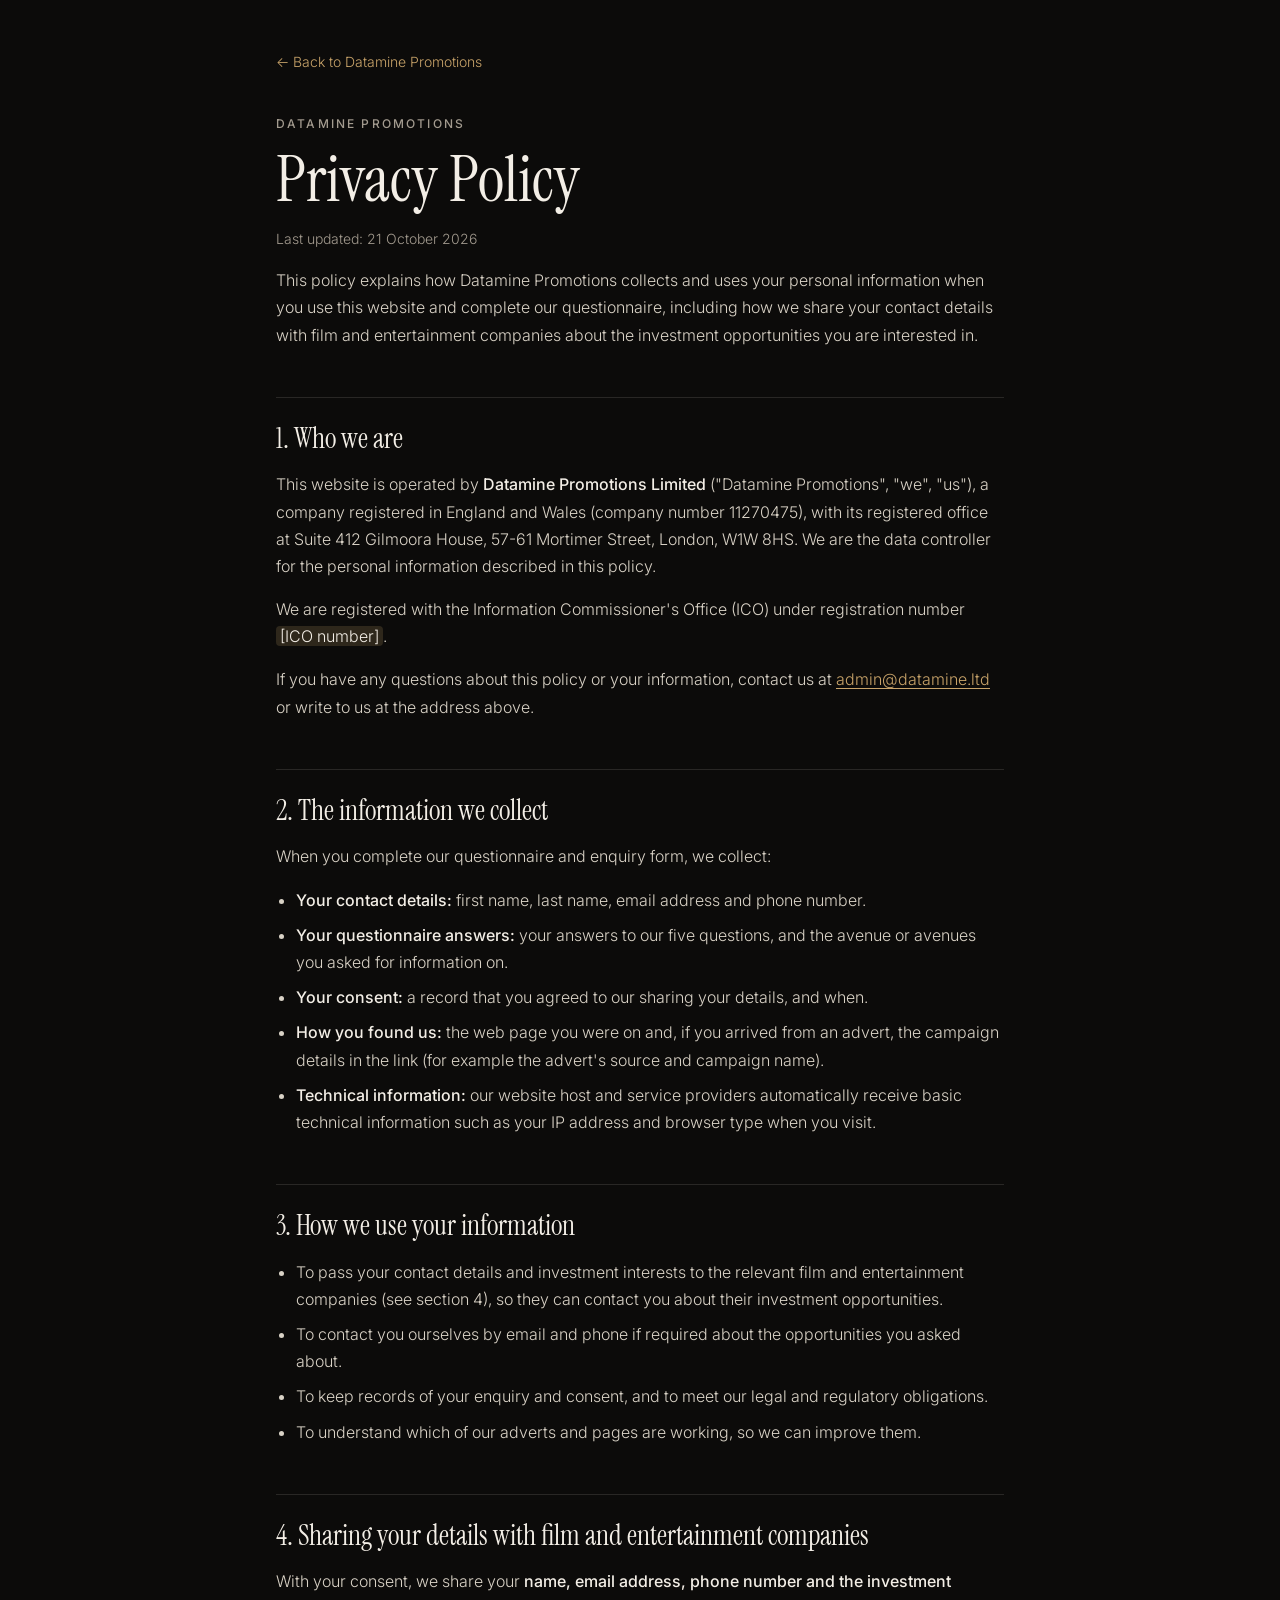
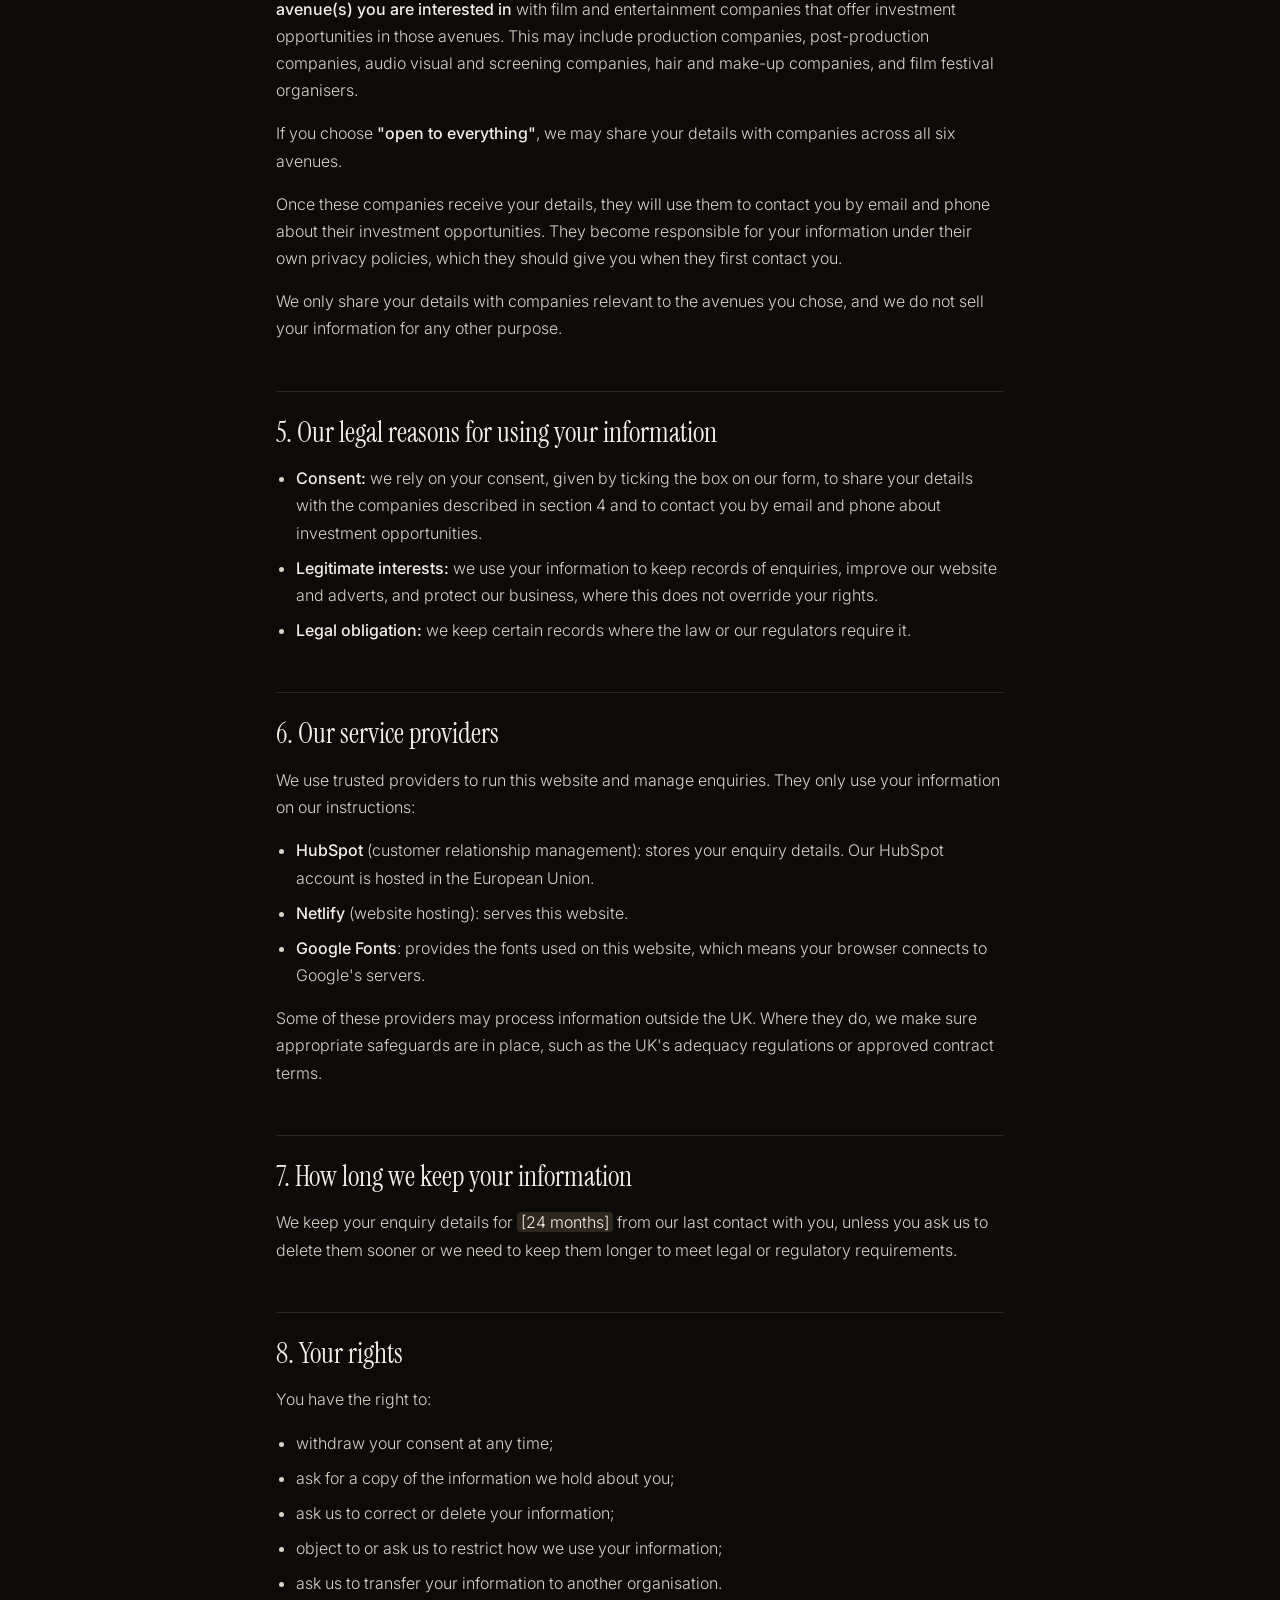
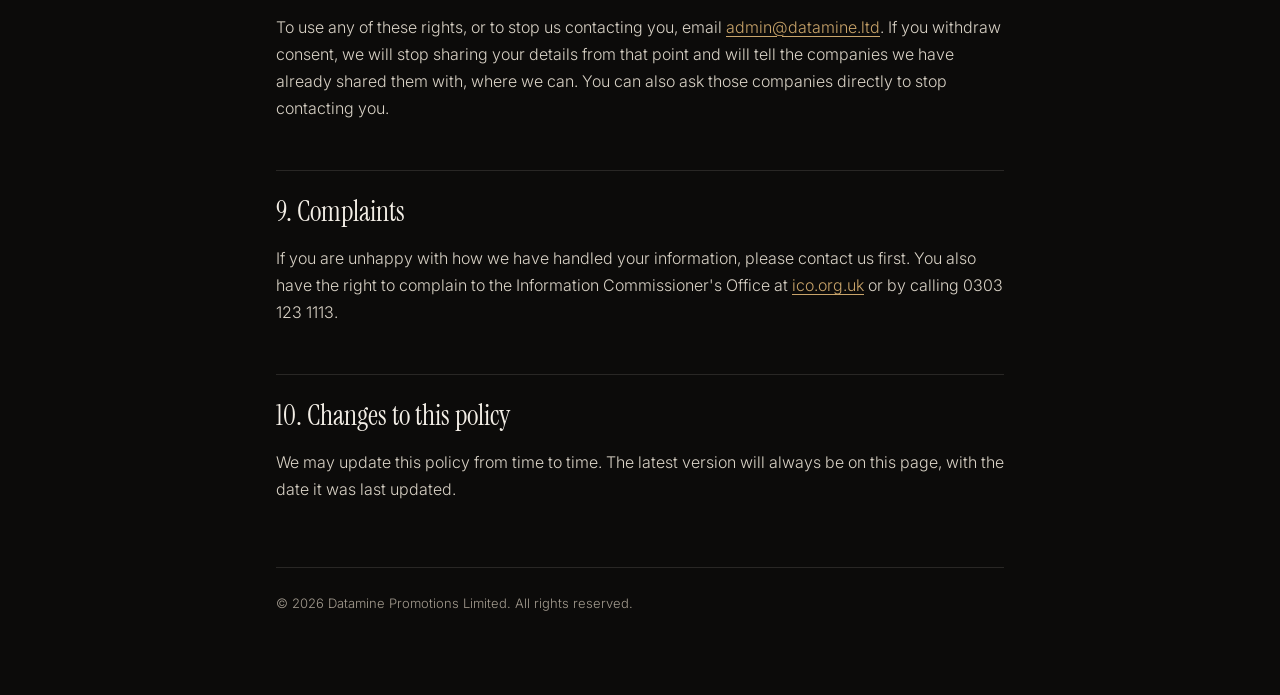
==== privacy.html @ 50f094ba "Privacy policy: date, contact email and wording updates Co-Authored-By: Claude Opus 5.5 <noreply@ant" ====
<!doctype html>
<html lang="en-GB">
<head>
  <meta charset="utf-8">
  <meta name="viewport" content="width=device-width, initial-scale=1">
  <title>Privacy Policy | Datamine Promotions</title>
  <meta name="robots" content="noindex">
  <link rel="preconnect" href="https://fonts.googleapis.com">
  <link rel="preconnect" href="https://fonts.gstatic.com" crossorigin>
  <link href="https://fonts.googleapis.com/css2?family=Instrument+Serif:ital@0;1&family=Inter:wght@300;400;500;600&display=swap" rel="stylesheet">
  <style>
    :root {
      --bg: #0c0b0a;
      --ink: #f3eee6;
      --muted: #a39b8f;
      --line: rgba(243, 238, 230, 0.12);
      --accent: #c9a46a;
      --serif: "Instrument Serif", "Times New Roman", serif;
      --sans: "Inter", system-ui, -apple-system, "Segoe UI", sans-serif;
    }
    *, *::before, *::after { box-sizing: border-box; }
    body {
      margin: 0;
      background: var(--bg);
      color: var(--ink);
      font-family: var(--sans);
      font-weight: 300;
      font-size: 16px;
      line-height: 1.7;
      -webkit-font-smoothing: antialiased;
    }
    a { color: var(--accent); text-underline-offset: 3px; }
    .wrap { max-width: 760px; margin: 0 auto; padding: 48px 16px 80px; }
    .back { display: inline-block; margin-bottom: 40px; font-size: 14px; text-decoration: none; }
    .eyebrow { margin: 0 0 12px; font-size: 12px; font-weight: 500; letter-spacing: 0.18em; text-transform: uppercase; color: var(--muted); }
    h1 { margin: 0 0 12px; font-family: var(--serif); font-weight: 400; font-size: clamp(40px, 7vw, 64px); line-height: 1.05; }
    h2 { margin: 48px 0 12px; padding-top: 24px; border-top: 1px solid var(--line); font-family: var(--serif); font-weight: 400; font-size: 28px; line-height: 1.2; }
    p, li { color: #d9d2c6; }
    ul { padding-left: 20px; }
    li { margin-bottom: 8px; }
    strong { font-weight: 500; color: var(--ink); }
    .updated { color: var(--muted); font-size: 14px; }
    .fill { background: rgba(201, 164, 106, 0.18); color: var(--ink); padding: 0 4px; border-radius: 4px; }
    footer { margin-top: 64px; padding-top: 24px; border-top: 1px solid var(--line); font-size: 13px; color: var(--muted); }
  </style>
</head>
<body>
  <main class="wrap">
    <a class="back" href="index.html">&larr; Back to Datamine Promotions</a>
    <p class="eyebrow">Datamine Promotions</p>
    <h1>Privacy Policy</h1>
    <p class="updated">Last updated: 21 October 2026</p>

    <p>This policy explains how Datamine Promotions collects and uses your personal information when you use this website and complete our questionnaire, including how we share your contact details with film and entertainment companies about the investment opportunities you are interested in.</p>

    <h2>1. Who we are</h2>
    <p>This website is operated by <strong>Datamine Promotions Limited</strong> ("Datamine Promotions", "we", "us"), a company registered in England and Wales (company number 11270475), with its registered office at Suite 412 Gilmoora House, 57-61 Mortimer Street, London, W1W 8HS. We are the data controller for the personal information described in this policy.</p>
    <p>We are registered with the Information Commissioner's Office (ICO) under registration number <span class="fill">[ICO number]</span>.</p>
    <p>If you have any questions about this policy or your information, contact us at <a href="mailto:admin@datamine.ltd">admin@datamine.ltd</a> or write to us at the address above.</p>

    <h2>2. The information we collect</h2>
    <p>When you complete our questionnaire and enquiry form, we collect:</p>
    <ul>
      <li><strong>Your contact details:</strong> first name, last name, email address and phone number.</li>
      <li><strong>Your questionnaire answers:</strong> your answers to our five questions, and the avenue or avenues you asked for information on.</li>
      <li><strong>Your consent:</strong> a record that you agreed to our sharing your details, and when.</li>
      <li><strong>How you found us:</strong> the web page you were on and, if you arrived from an advert, the campaign details in the link (for example the advert's source and campaign name).</li>
      <li><strong>Technical information:</strong> our website host and service providers automatically receive basic technical information such as your IP address and browser type when you visit.</li>
    </ul>

    <h2>3. How we use your information</h2>
    <ul>
      <li>To pass your contact details and investment interests to the relevant film and entertainment companies (see section 4), so they can contact you about their investment opportunities.</li>
      <li>To contact you ourselves by email and phone if required about the opportunities you asked about.</li>
      <li>To keep records of your enquiry and consent, and to meet our legal and regulatory obligations.</li>
      <li>To understand which of our adverts and pages are working, so we can improve them.</li>
    </ul>

    <h2>4. Sharing your details with film and entertainment companies</h2>
    <p>With your consent, we share your <strong>name, email address, phone number and the investment avenue(s) you are interested in</strong> with film and entertainment companies that offer investment opportunities in those avenues. This may include production companies, post-production companies, audio visual and screening companies, hair and make-up companies, and film festival organisers.</p>
    <p>If you choose <strong>"open to everything"</strong>, we may share your details with companies across all six avenues.</p>
    <p>Once these companies receive your details, they will use them to contact you by email and phone about their investment opportunities. They become responsible for your information under their own privacy policies, which they should give you when they first contact you.</p>
    <p>We only share your details with companies relevant to the avenues you chose, and we do not sell your information for any other purpose.</p>

    <h2>5. Our legal reasons for using your information</h2>
    <ul>
      <li><strong>Consent:</strong> we rely on your consent, given by ticking the box on our form, to share your details with the companies described in section 4 and to contact you by email and phone about investment opportunities.</li>
      <li><strong>Legitimate interests:</strong> we use your information to keep records of enquiries, improve our website and adverts, and protect our business, where this does not override your rights.</li>
      <li><strong>Legal obligation:</strong> we keep certain records where the law or our regulators require it.</li>
    </ul>

    <h2>6. Our service providers</h2>
    <p>We use trusted providers to run this website and manage enquiries. They only use your information on our instructions:</p>
    <ul>
      <li><strong>HubSpot</strong> (customer relationship management): stores your enquiry details. Our HubSpot account is hosted in the European Union.</li>
      <li><strong>Netlify</strong> (website hosting): serves this website.</li>
      <li><strong>Google Fonts</strong>: provides the fonts used on this website, which means your browser connects to Google's servers.</li>
    </ul>
    <p>Some of these providers may process information outside the UK. Where they do, we make sure appropriate safeguards are in place, such as the UK's adequacy regulations or approved contract terms.</p>

    <h2>7. How long we keep your information</h2>
    <p>We keep your enquiry details for <span class="fill">[24 months]</span> from our last contact with you, unless you ask us to delete them sooner or we need to keep them longer to meet legal or regulatory requirements.</p>

    <h2>8. Your rights</h2>
    <p>You have the right to:</p>
    <ul>
      <li>withdraw your consent at any time;</li>
      <li>ask for a copy of the information we hold about you;</li>
      <li>ask us to correct or delete your information;</li>
      <li>object to or ask us to restrict how we use your information;</li>
      <li>ask us to transfer your information to another organisation.</li>
    </ul>
    <p>To use any of these rights, or to stop us contacting you, email <a href="mailto:admin@datamine.ltd">admin@datamine.ltd</a>. If you withdraw consent, we will stop sharing your details from that point and will tell the companies we have already shared them with, where we can. You can also ask those companies directly to stop contacting you.</p>

    <h2>9. Complaints</h2>
    <p>If you are unhappy with how we have handled your information, please contact us first. You also have the right to complain to the Information Commissioner's Office at <a href="https://ico.org.uk/make-a-complaint/" target="_blank" rel="noopener">ico.org.uk</a> or by calling 0303 123 1113.</p>

    <h2>10. Changes to this policy</h2>
    <p>We may update this policy from time to time. The latest version will always be on this page, with the date it was last updated.</p>

    <footer>&copy; <span id="year"></span> Datamine Promotions Limited. All rights reserved.</footer>
  </main>
  <script>document.getElementById("year").textContent = new Date().getFullYear();</script>
</body>
</html>
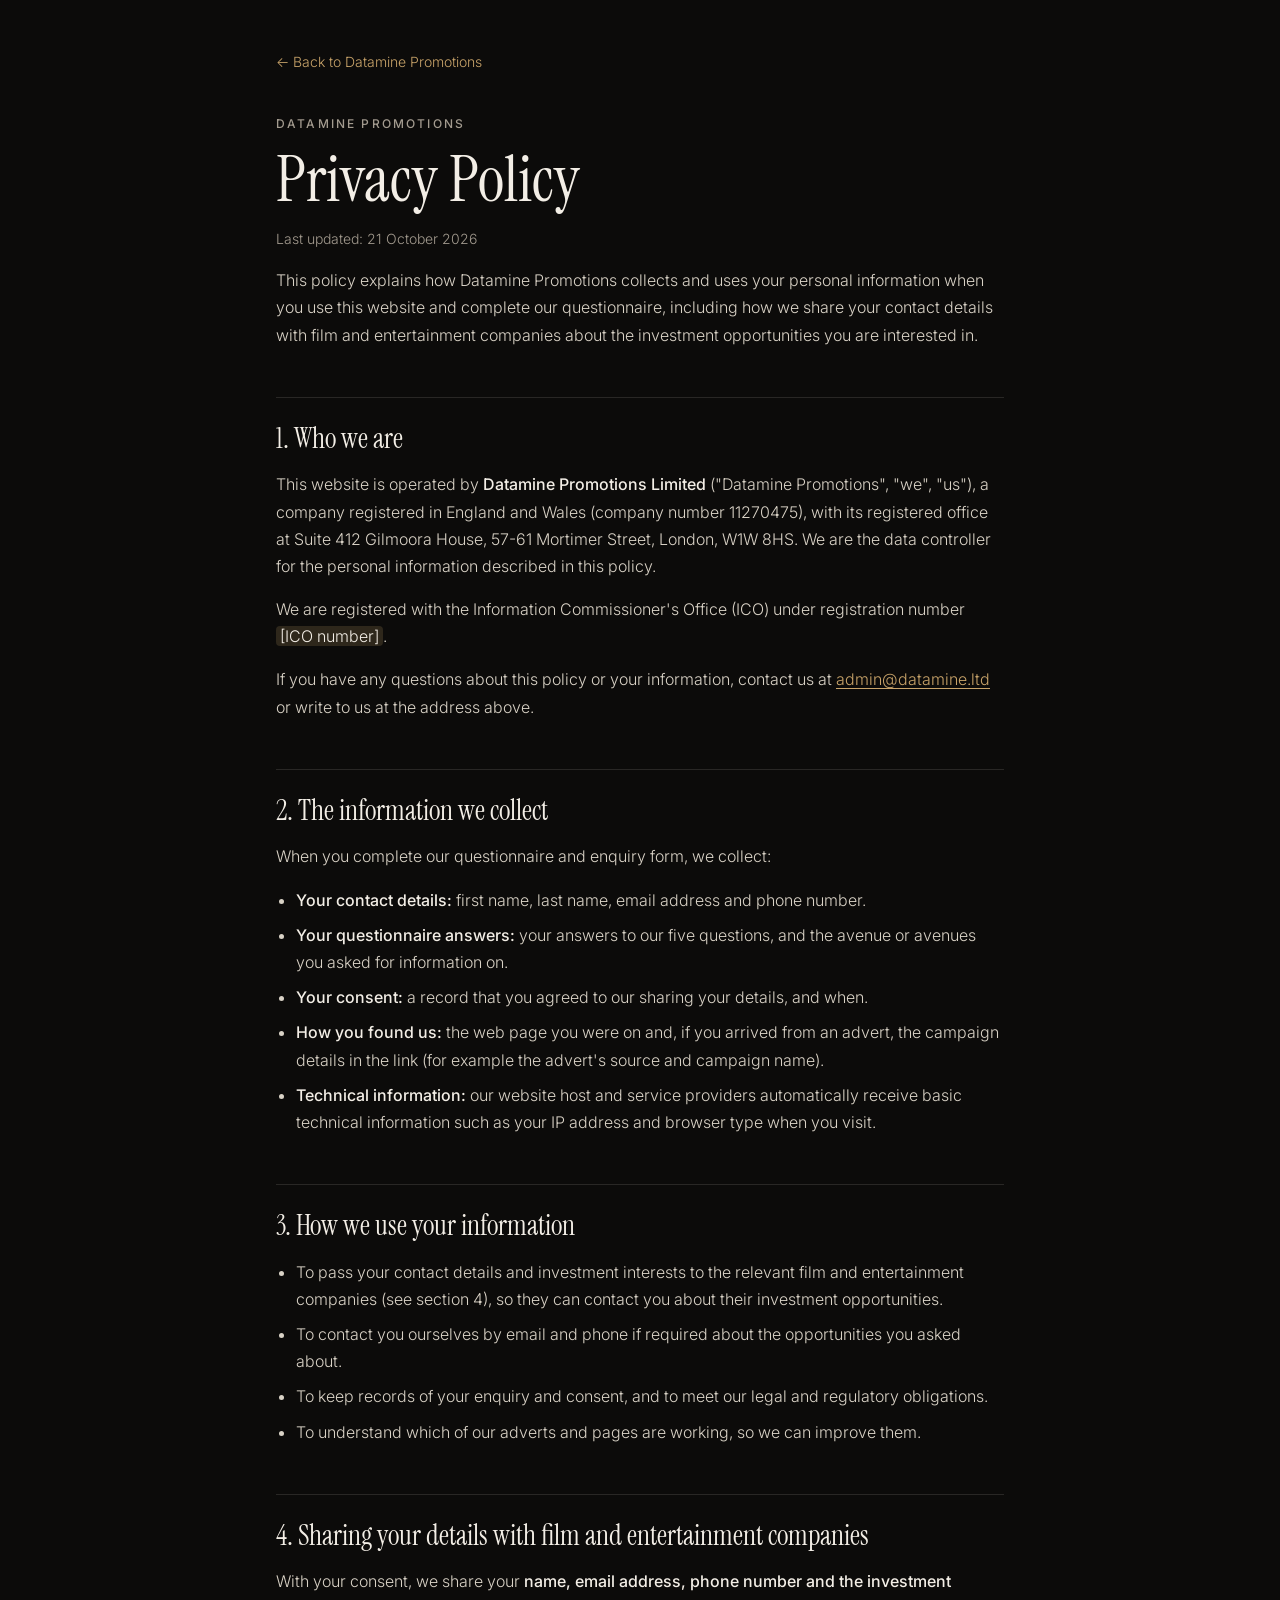
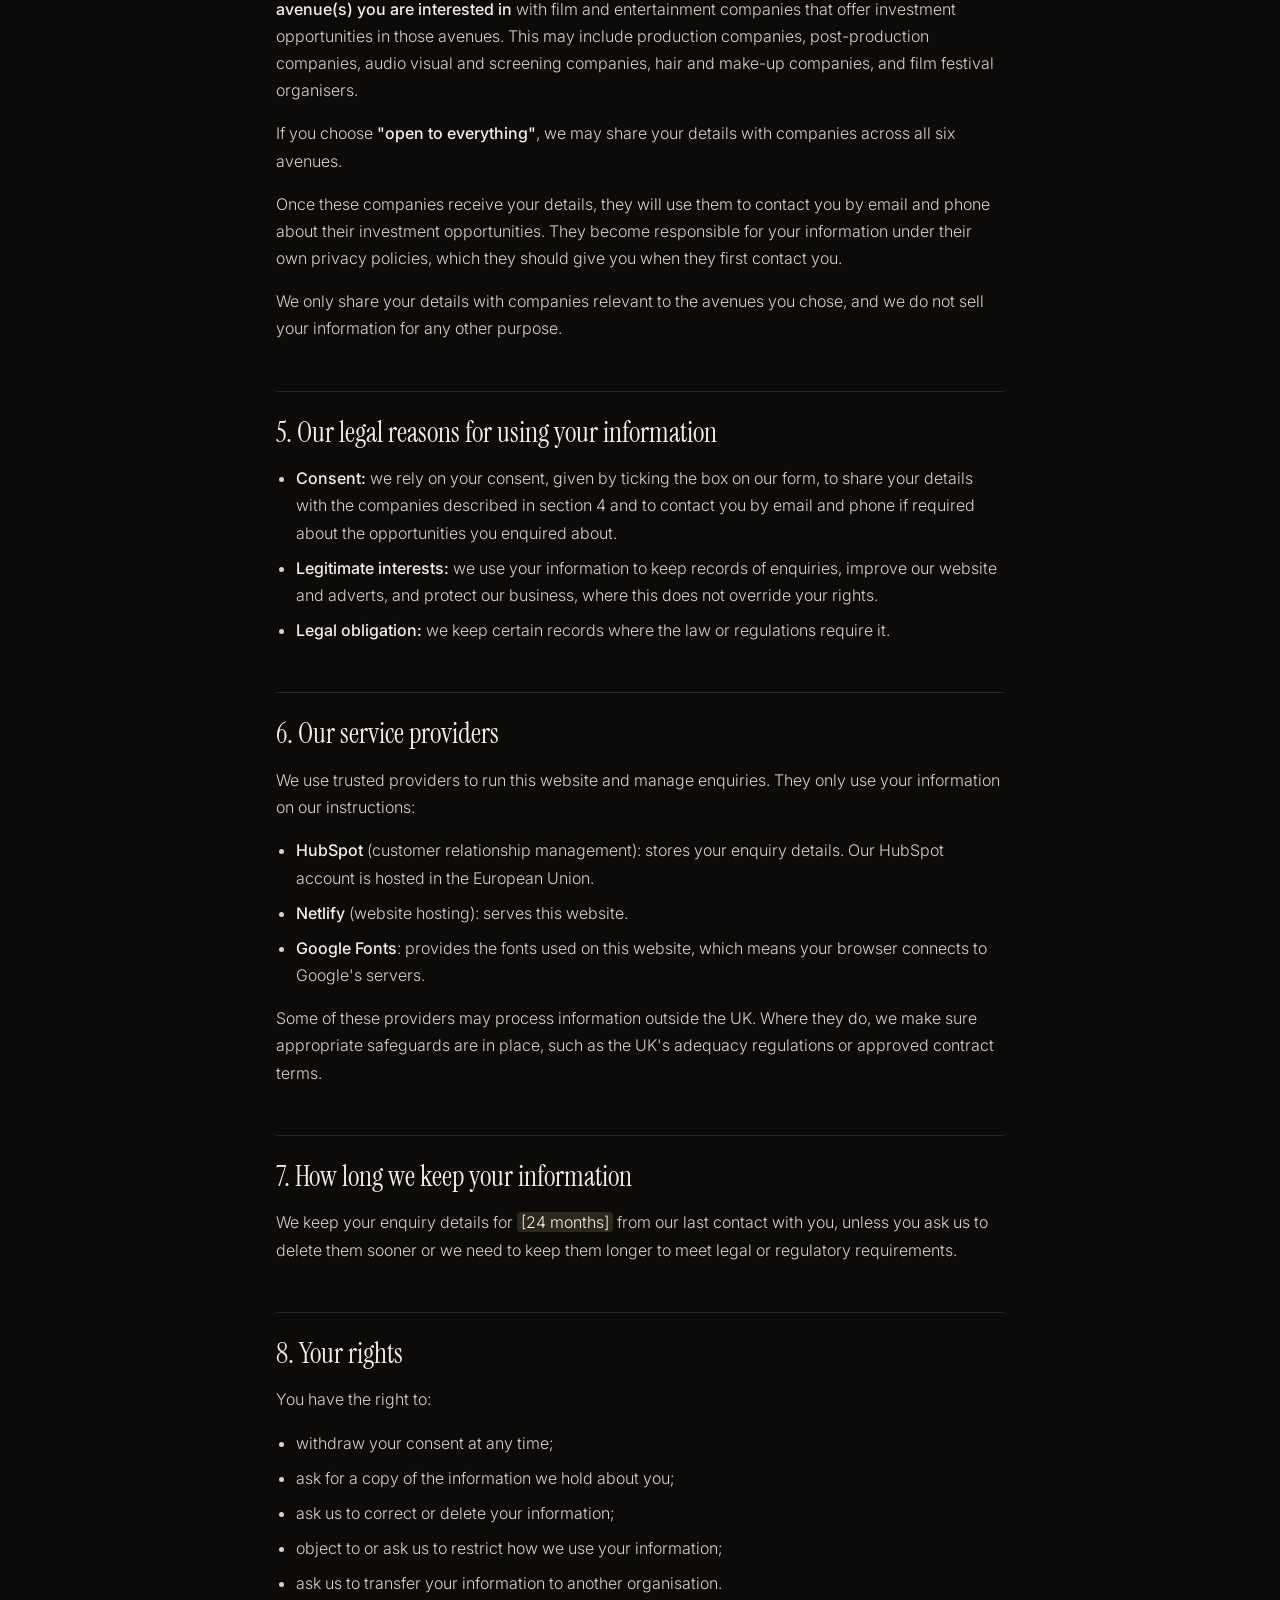
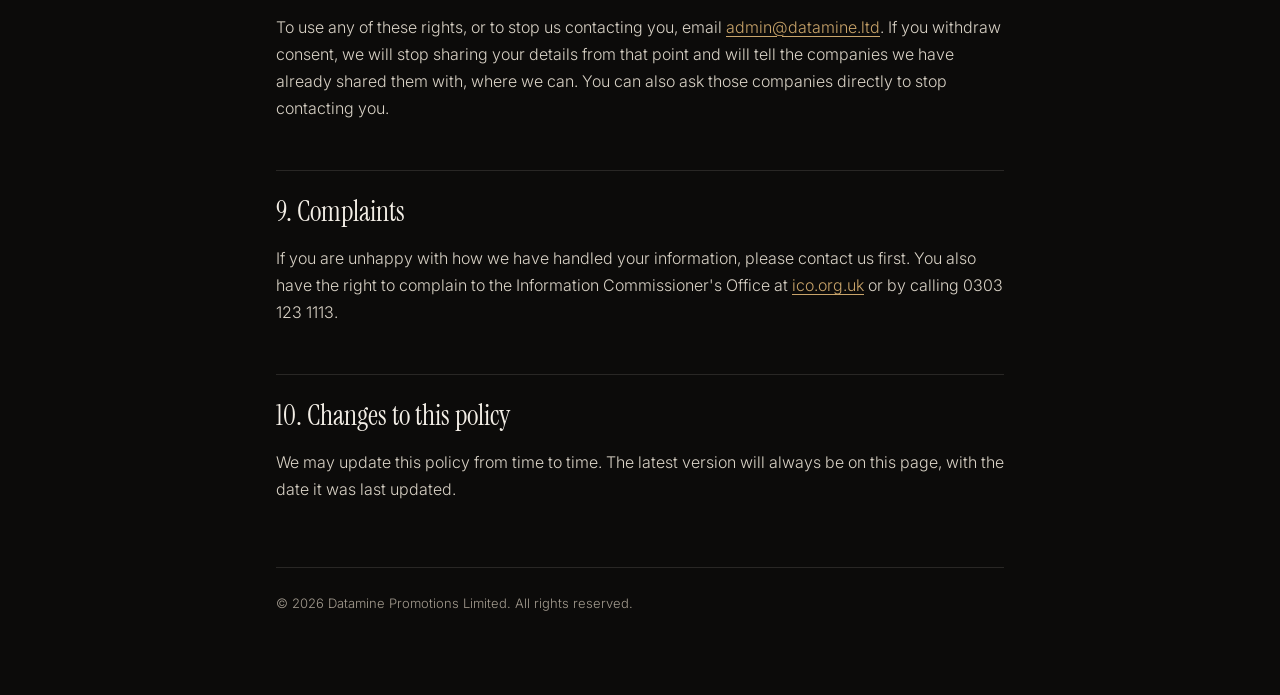
==== commit c7fea4d7: "Privacy policy: update legal basis wording Co-Authored-By: Claude Opus 5.5 <noreply@anthropic.com> C" ====
--- a/privacy.html
+++ b/privacy.html
@@ -84,9 +84,9 @@
 
     <h2>5. Our legal reasons for using your information</h2>
     <ul>
-      <li><strong>Consent:</strong> we rely on your consent, given by ticking the box on our form, to share your details with the companies described in section 4 and to contact you by email and phone about investment opportunities.</li>
+      <li><strong>Consent:</strong> we rely on your consent, given by ticking the box on our form, to share your details with the companies described in section 4 and to contact you by email and phone if required about the opportunities you enquired about.</li>
       <li><strong>Legitimate interests:</strong> we use your information to keep records of enquiries, improve our website and adverts, and protect our business, where this does not override your rights.</li>
-      <li><strong>Legal obligation:</strong> we keep certain records where the law or our regulators require it.</li>
+      <li><strong>Legal obligation:</strong> we keep certain records where the law or regulations require it.</li>
     </ul>
 
     <h2>6. Our service providers</h2>
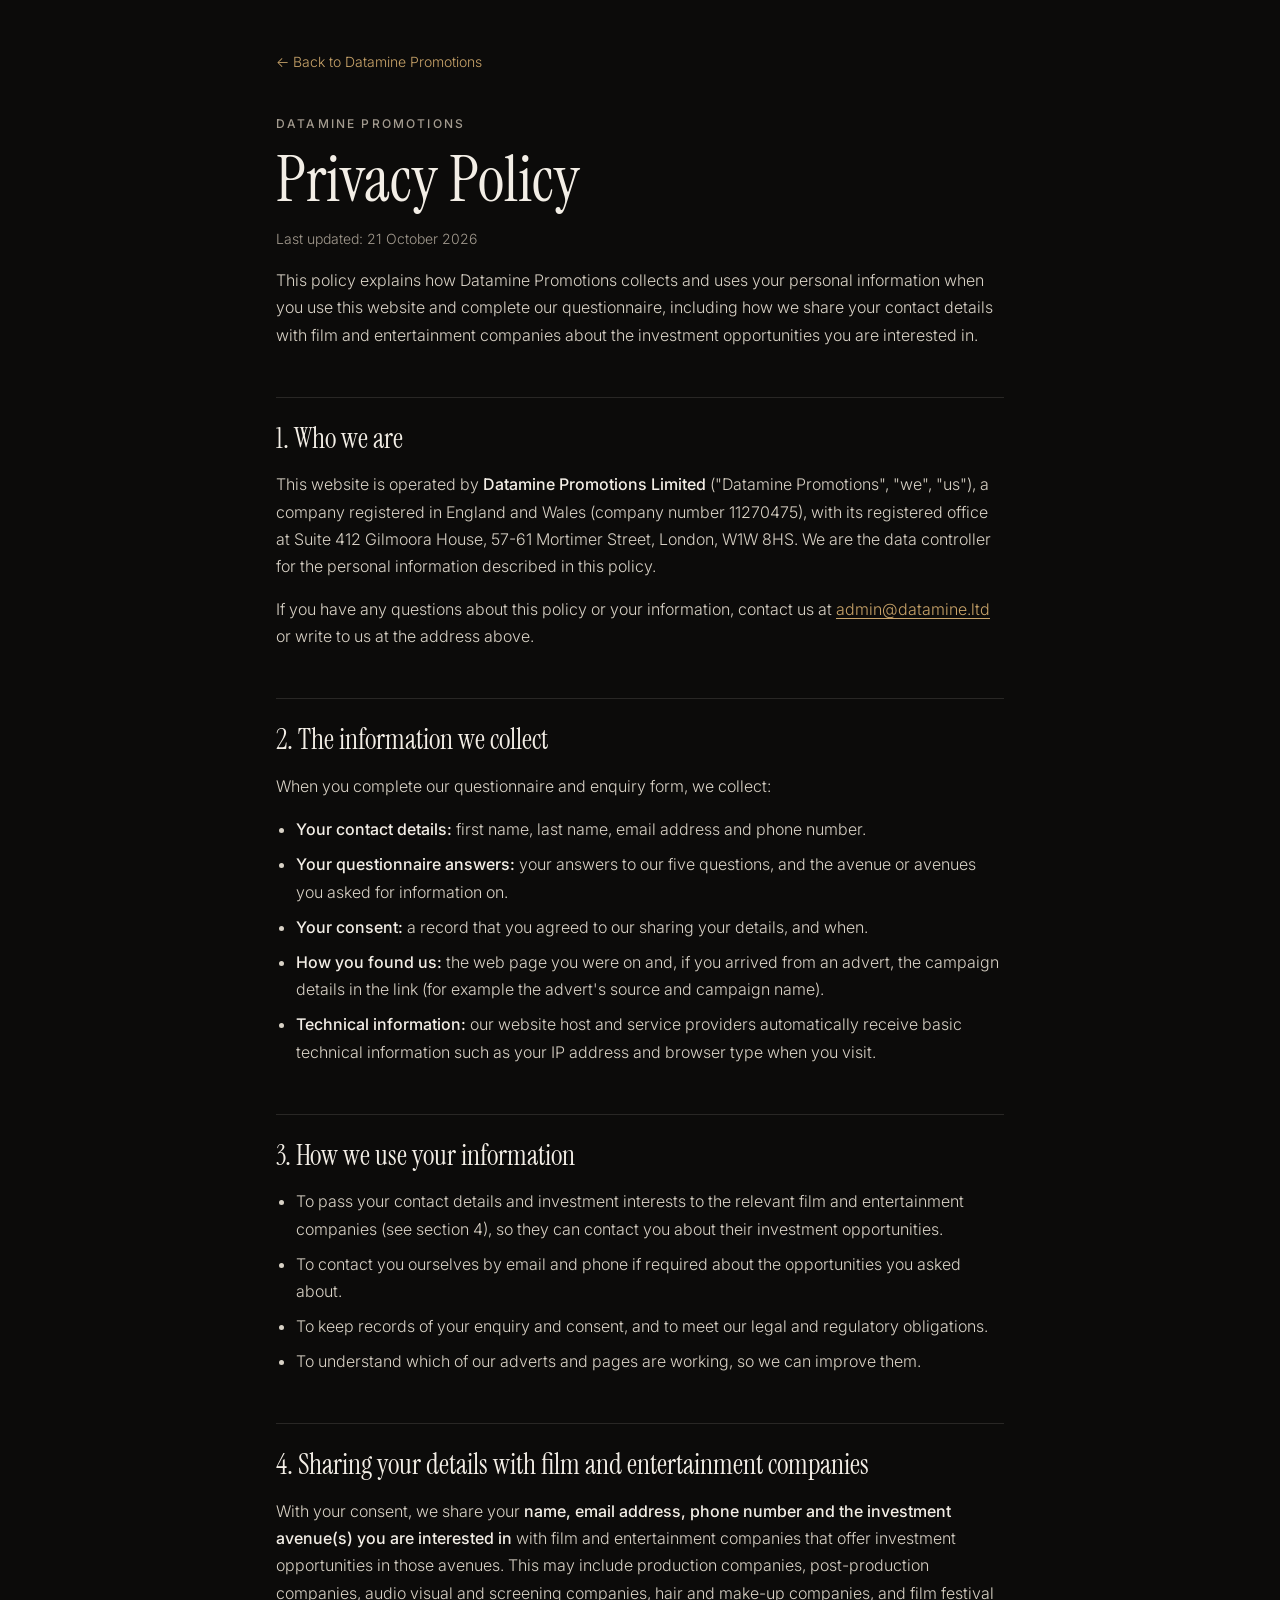
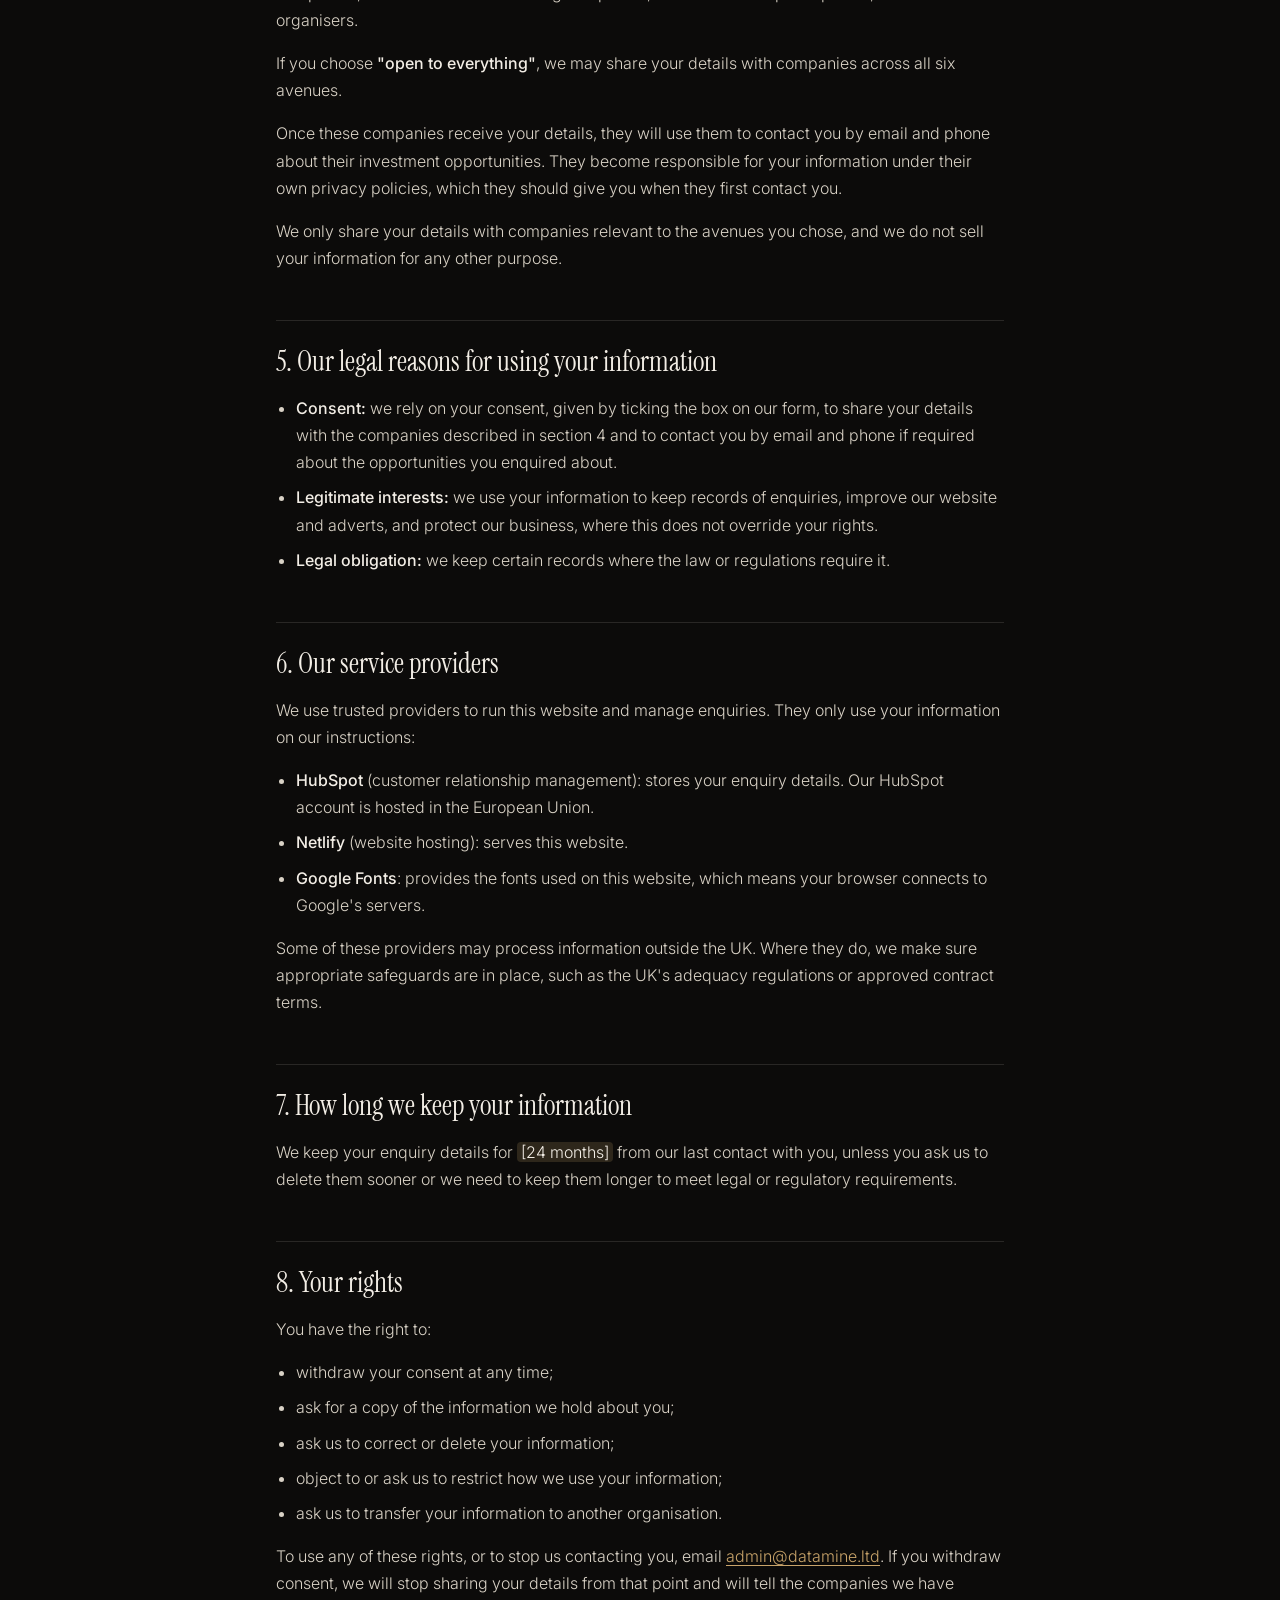
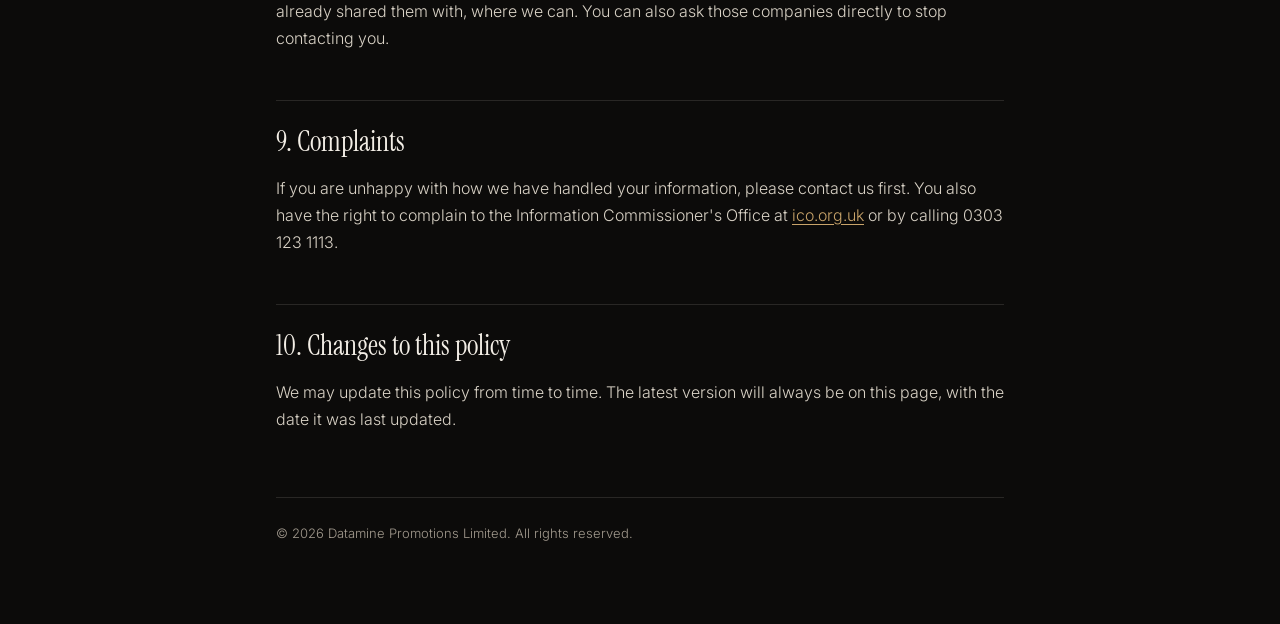
==== commit 04940dfd: "Privacy policy: remove ICO registration number line Co-Authored-By: Claude Opus 5.5 <noreply@anthrop" ====
--- a/privacy.html
+++ b/privacy.html
@@ -55,7 +55,6 @@
 
     <h2>1. Who we are</h2>
     <p>This website is operated by <strong>Datamine Promotions Limited</strong> ("Datamine Promotions", "we", "us"), a company registered in England and Wales (company number 11270475), with its registered office at Suite 412 Gilmoora House, 57-61 Mortimer Street, London, W1W 8HS. We are the data controller for the personal information described in this policy.</p>
-    <p>We are registered with the Information Commissioner's Office (ICO) under registration number <span class="fill">[ICO number]</span>.</p>
     <p>If you have any questions about this policy or your information, contact us at <a href="mailto:admin@datamine.ltd">admin@datamine.ltd</a> or write to us at the address above.</p>
 
     <h2>2. The information we collect</h2>
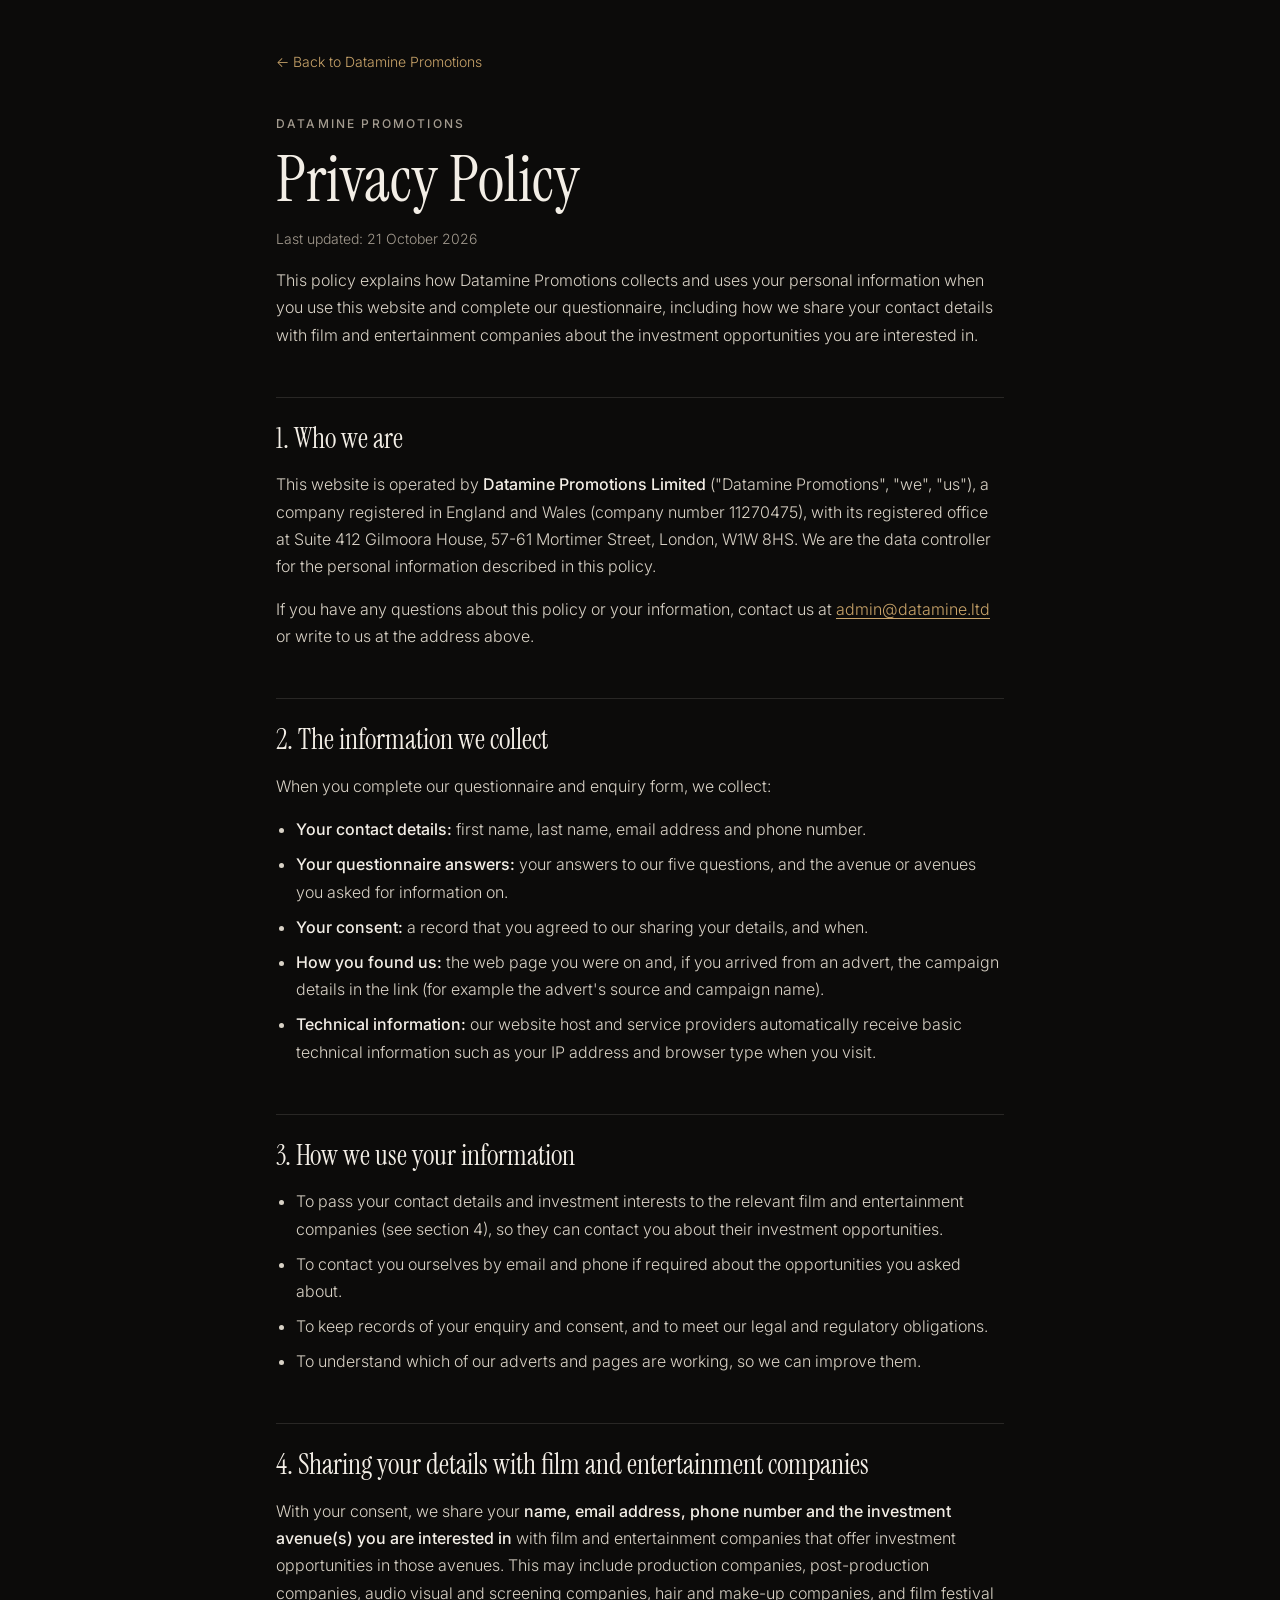
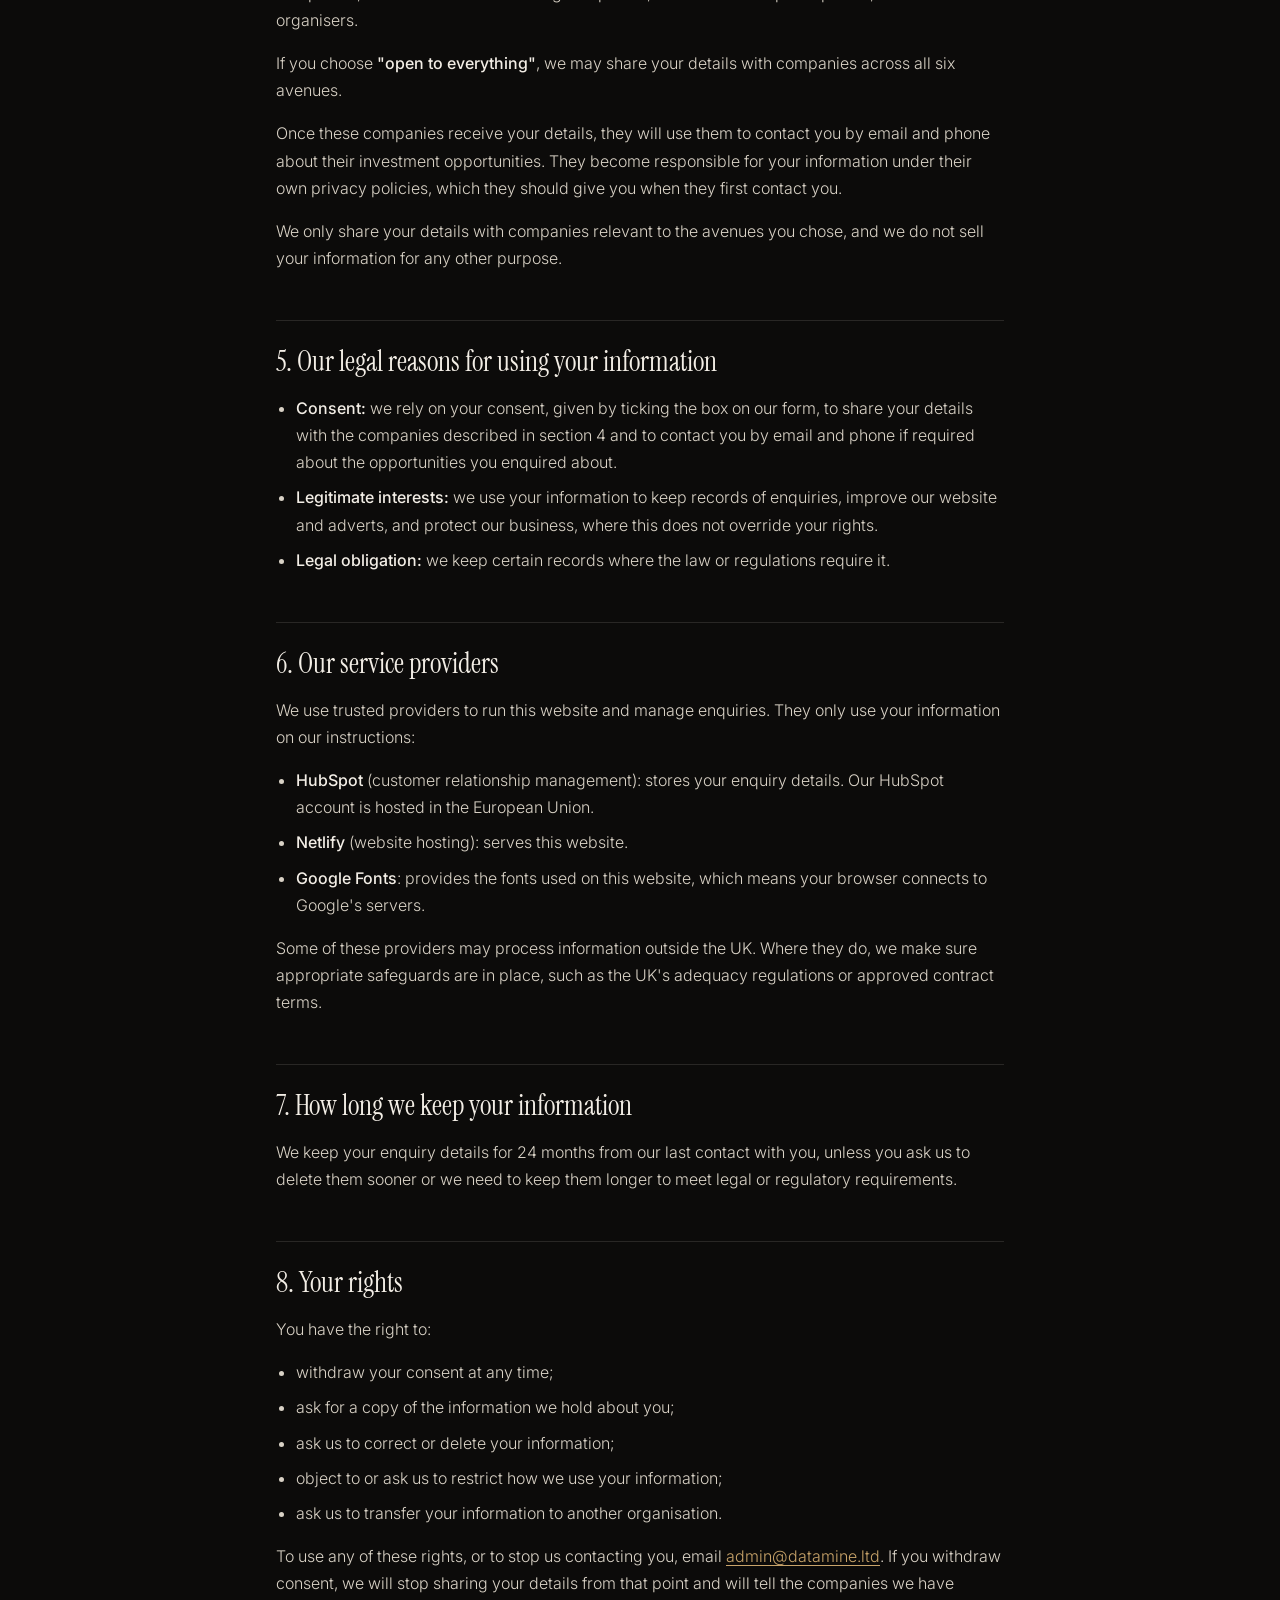
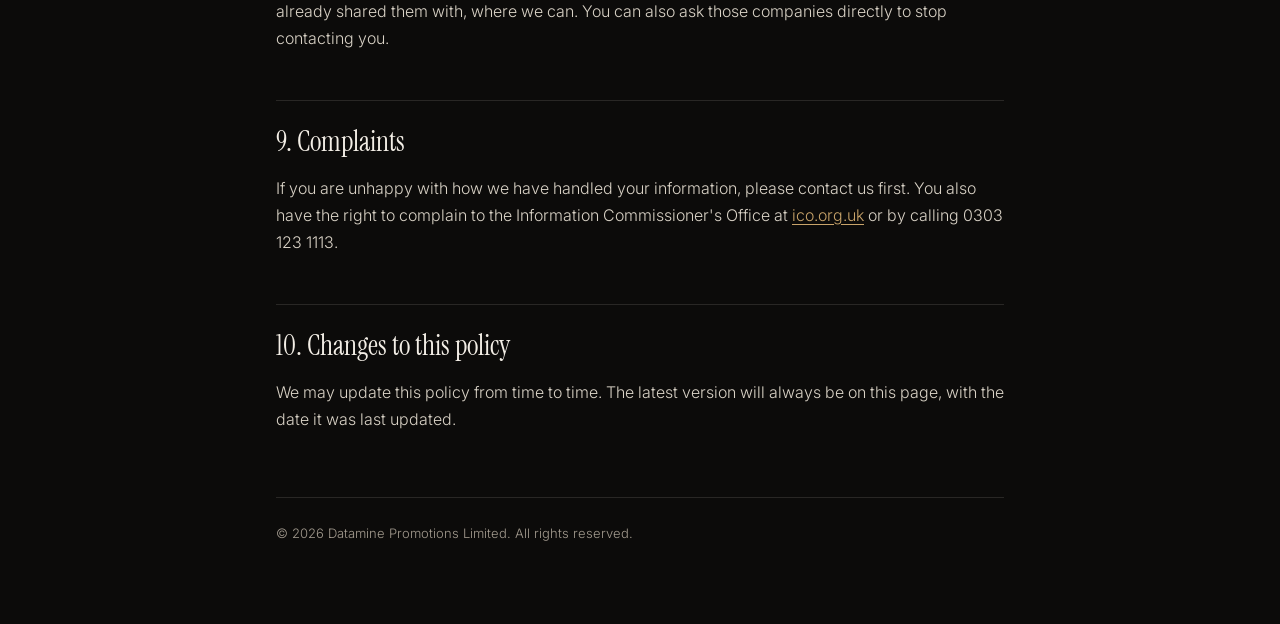
==== commit ff4869f7: "Privacy policy: confirm 24-month retention period Co-Authored-By: Claude Opus 5.5 <noreply@anthropic" ====
--- a/privacy.html
+++ b/privacy.html
@@ -98,7 +98,7 @@
     <p>Some of these providers may process information outside the UK. Where they do, we make sure appropriate safeguards are in place, such as the UK's adequacy regulations or approved contract terms.</p>
 
     <h2>7. How long we keep your information</h2>
-    <p>We keep your enquiry details for <span class="fill">[24 months]</span> from our last contact with you, unless you ask us to delete them sooner or we need to keep them longer to meet legal or regulatory requirements.</p>
+    <p>We keep your enquiry details for 24 months from our last contact with you, unless you ask us to delete them sooner or we need to keep them longer to meet legal or regulatory requirements.</p>
 
     <h2>8. Your rights</h2>
     <p>You have the right to:</p>
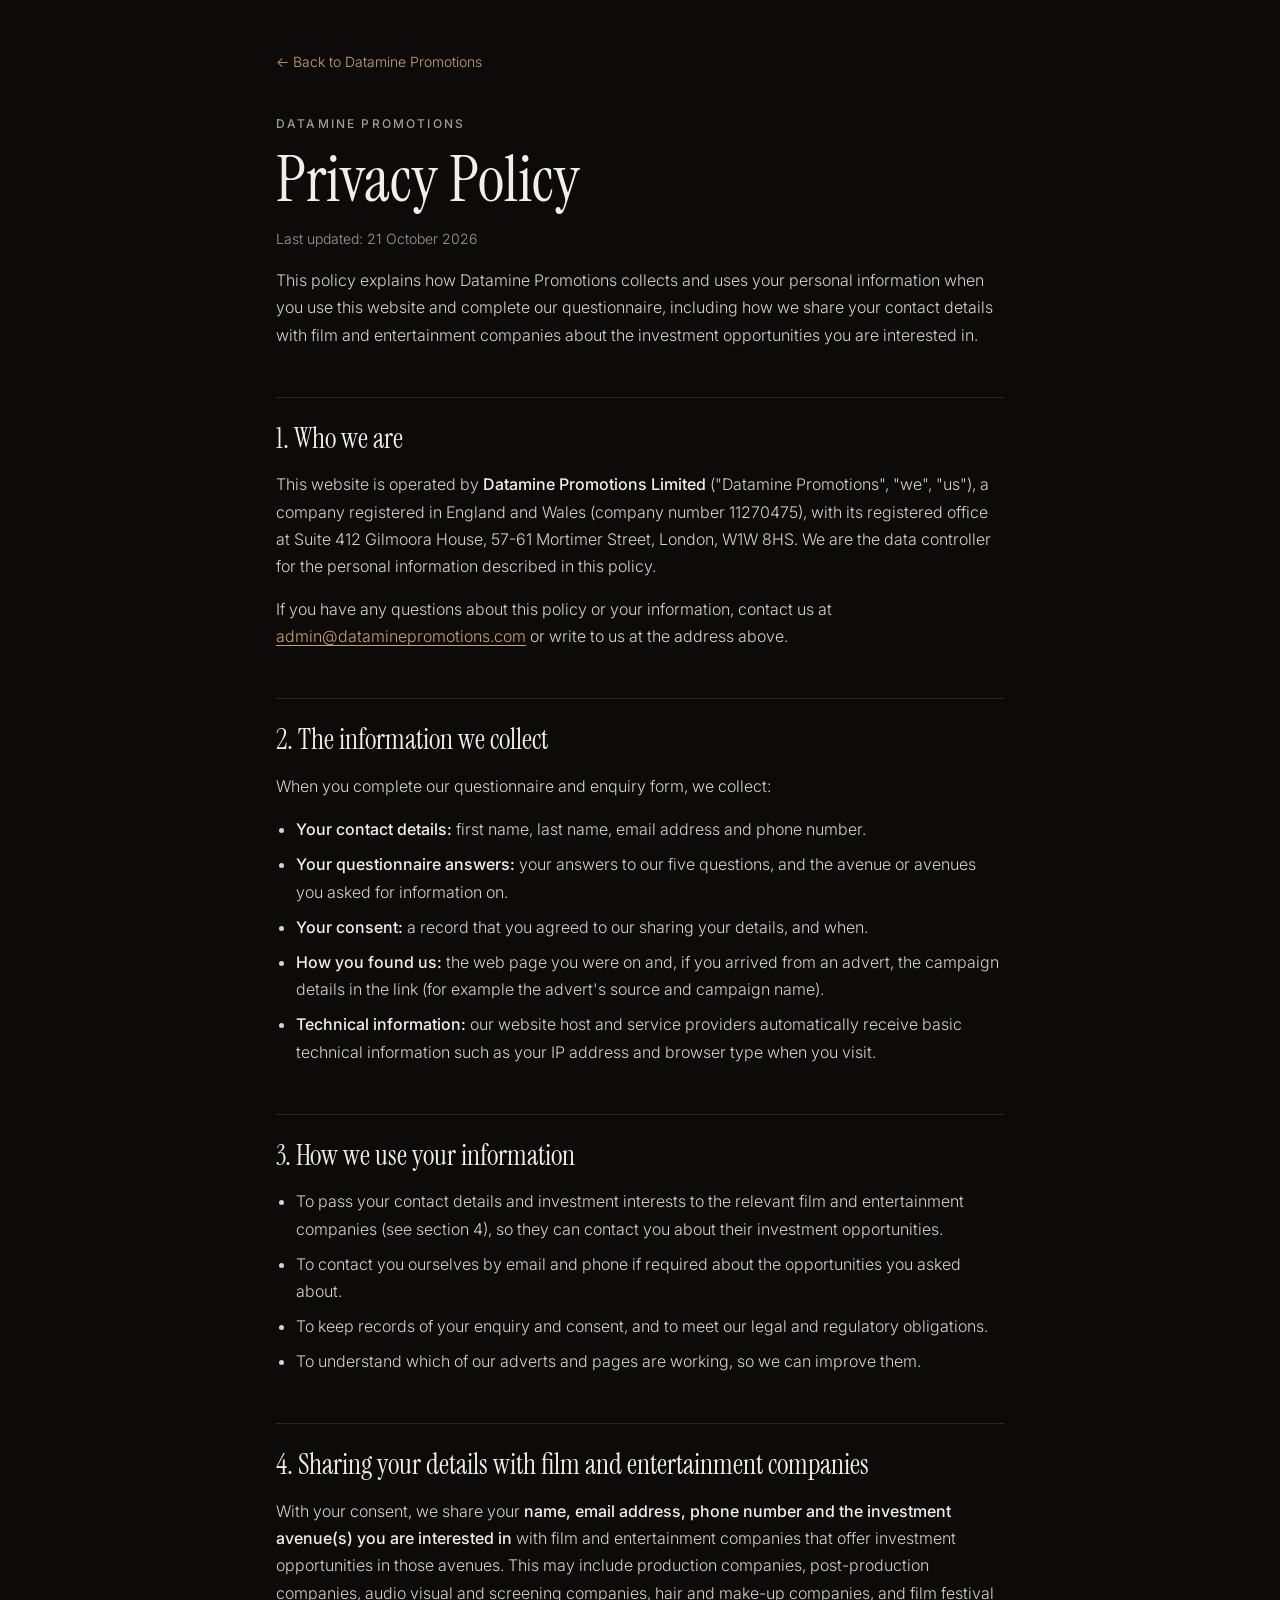
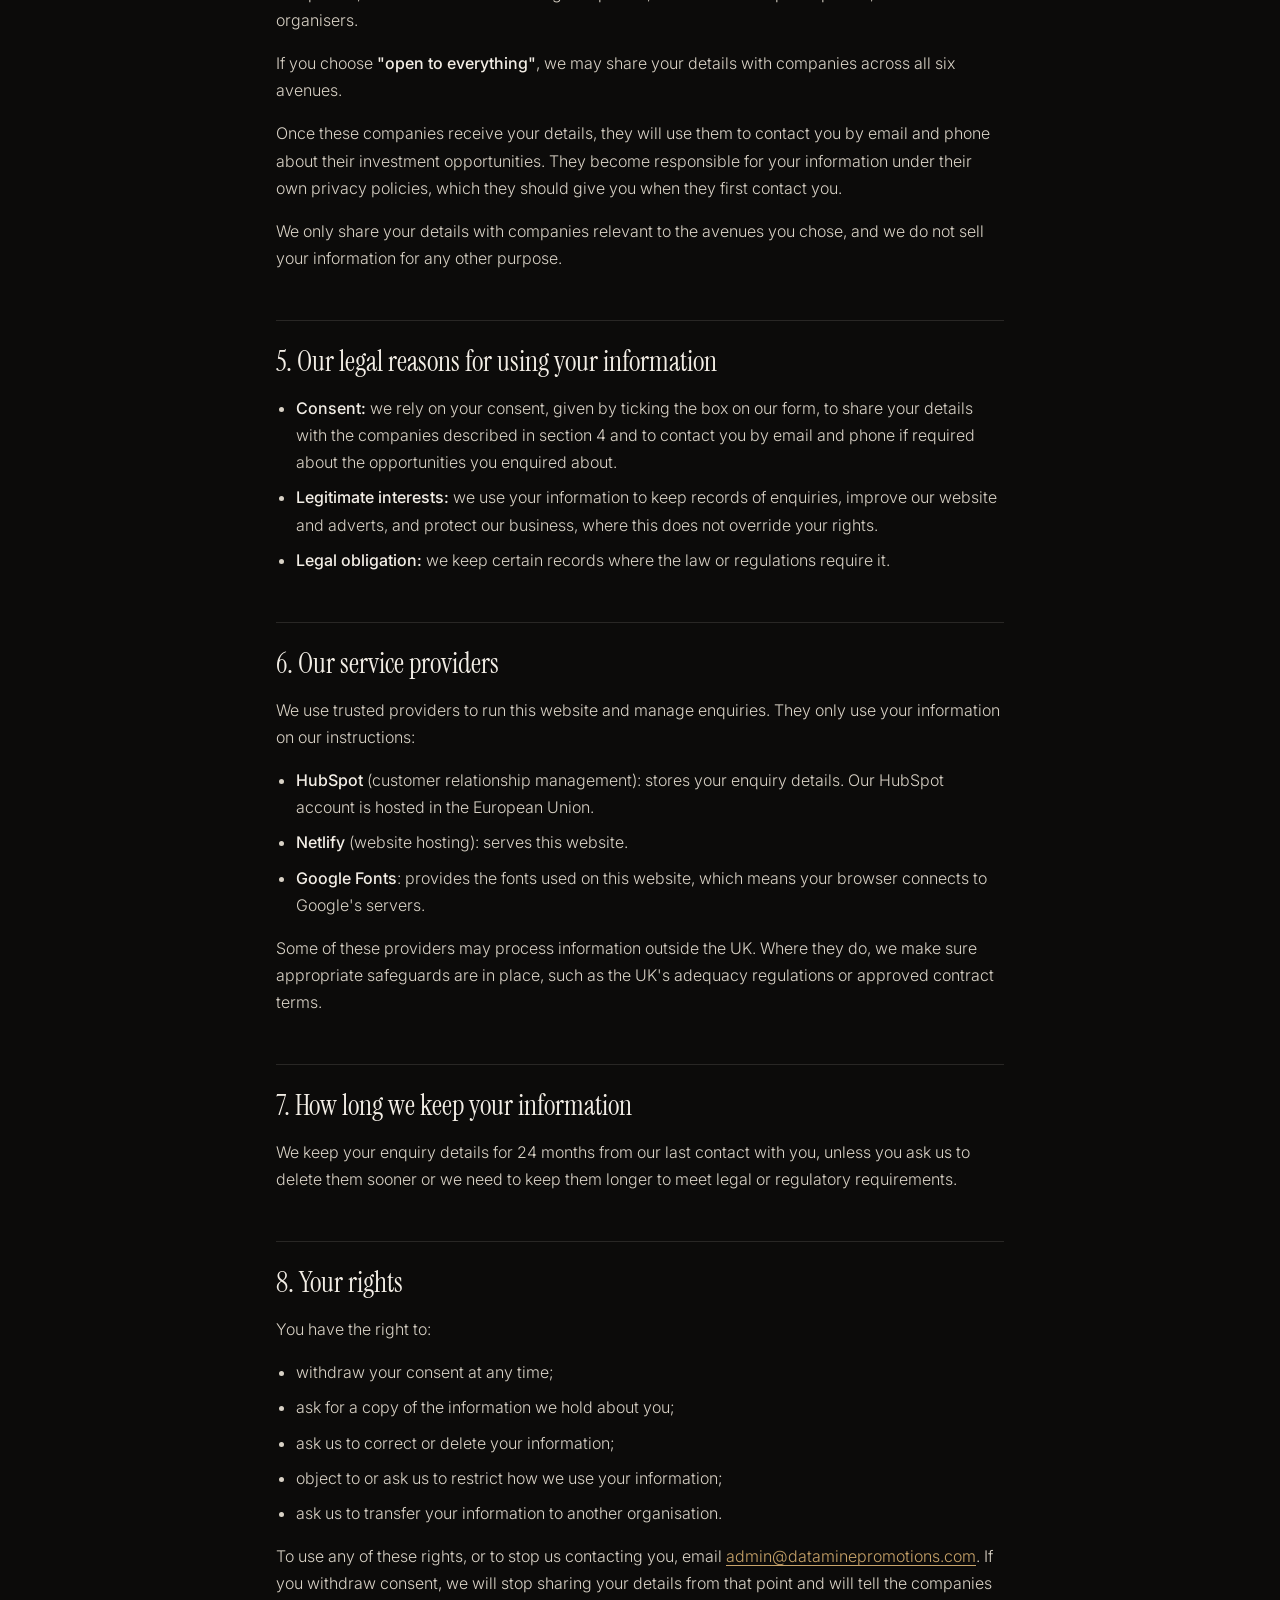
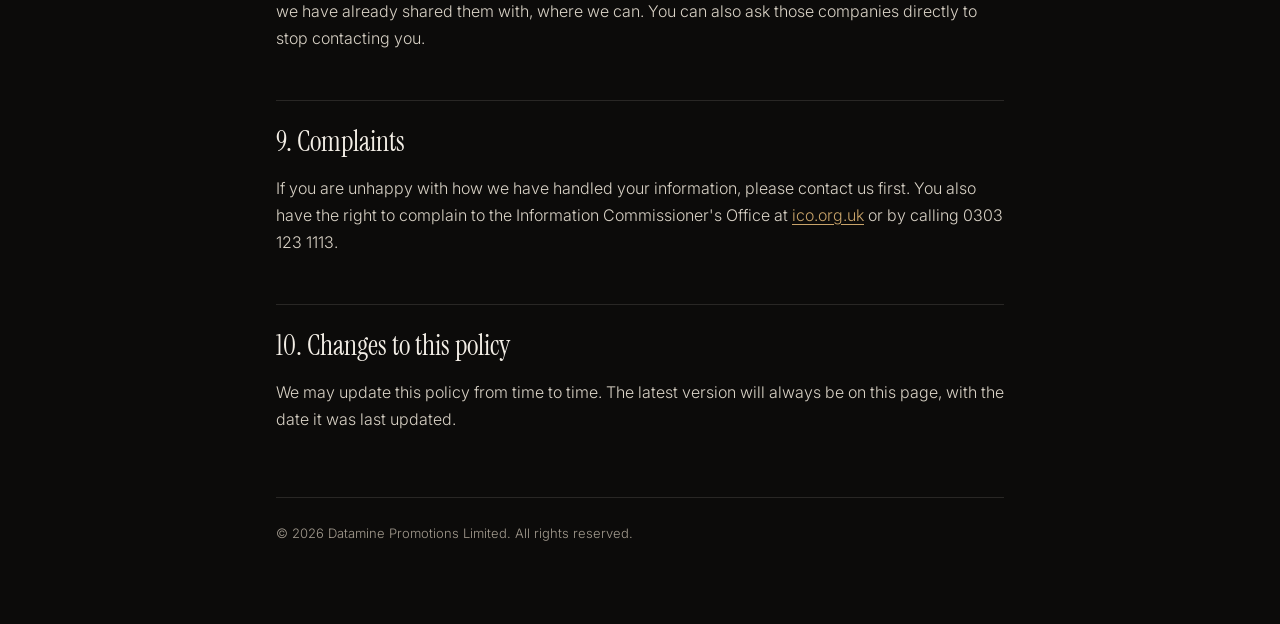
==== commit b87ff34c: "Privacy policy: contact email admin@dataminepromotions.com Co-Authored-By: Claude Opus 5.5 <noreply@" ====
--- a/privacy.html
+++ b/privacy.html
@@ -55,7 +55,7 @@
 
     <h2>1. Who we are</h2>
     <p>This website is operated by <strong>Datamine Promotions Limited</strong> ("Datamine Promotions", "we", "us"), a company registered in England and Wales (company number 11270475), with its registered office at Suite 412 Gilmoora House, 57-61 Mortimer Street, London, W1W 8HS. We are the data controller for the personal information described in this policy.</p>
-    <p>If you have any questions about this policy or your information, contact us at <a href="mailto:admin@datamine.ltd">admin@datamine.ltd</a> or write to us at the address above.</p>
+    <p>If you have any questions about this policy or your information, contact us at <a href="mailto:admin@dataminepromotions.com">admin@dataminepromotions.com</a> or write to us at the address above.</p>
 
     <h2>2. The information we collect</h2>
     <p>When you complete our questionnaire and enquiry form, we collect:</p>
@@ -109,7 +109,7 @@
       <li>object to or ask us to restrict how we use your information;</li>
       <li>ask us to transfer your information to another organisation.</li>
     </ul>
-    <p>To use any of these rights, or to stop us contacting you, email <a href="mailto:admin@datamine.ltd">admin@datamine.ltd</a>. If you withdraw consent, we will stop sharing your details from that point and will tell the companies we have already shared them with, where we can. You can also ask those companies directly to stop contacting you.</p>
+    <p>To use any of these rights, or to stop us contacting you, email <a href="mailto:admin@dataminepromotions.com">admin@dataminepromotions.com</a>. If you withdraw consent, we will stop sharing your details from that point and will tell the companies we have already shared them with, where we can. You can also ask those companies directly to stop contacting you.</p>
 
     <h2>9. Complaints</h2>
     <p>If you are unhappy with how we have handled your information, please contact us first. You also have the right to complain to the Information Commissioner's Office at <a href="https://ico.org.uk/make-a-complaint/" target="_blank" rel="noopener">ico.org.uk</a> or by calling 0303 123 1113.</p>
